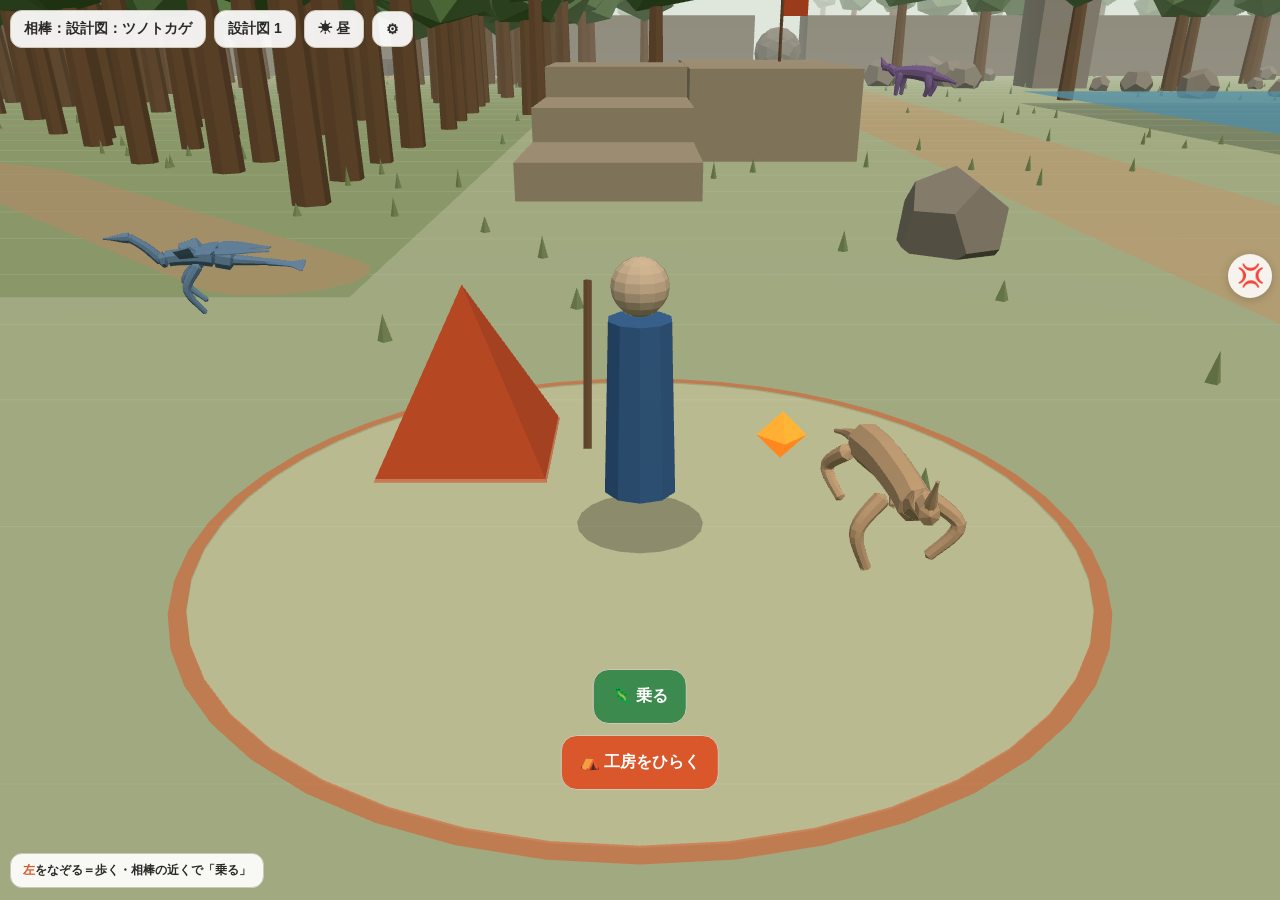
==== index.html @ d7e4b205 "feat: 丸いプルプルから始める・爪のマネ・工房の判定 - プルプルの種族を追加（shared/templates.js の pulu）：脚のない丸いプニプニ。体の横に突起の芽がしまってある。物語は" ====
<!doctype html>
<html lang="ja"><head><meta charset="utf-8">
<meta name="viewport" content="width=device-width,initial-scale=1,maximum-scale=1,user-scalable=no,viewport-fit=cover">
<title>設計図アクション試作</title>
<script>/* github.io で開いたら claude.ai 版へ自動で飛ぶ（💢と作品のクラウドはあっちだけ）。
   ネットなし（展示）・?here 付き・届いてへん💢がある時はここに残る */
(function(){try{if(!/github\.io$/.test(location.hostname)||!navigator.onLine||/[?&]here/.test(location.search))return;
var n=0;try{n=(+JSON.parse(localStorage.getItem('stress_unsent_n')||'0'))||0;var o=JSON.parse(localStorage.getItem('stress_local')||'null');if(o&&o.length)n+=o.length;}catch(e){}
if(!n)location.replace('https://claude.ai/artifact/FjSSaH6owZpfPRdYWtYktu');}catch(e){}})();</script>
<link rel="stylesheet" href="shell.css?v=edc8b6370447"></head><body>
<iframe id="fGame" class="on" title="狩り場"></iframe><iframe id="fTool" title="工房"></iframe><iframe id="fPlay" title="草原"></iframe>
<div id="tabs" style="display:none"><button data-t="game" class="on" style="opacity:1;background:#d9572b">⛺ 狩り場へ戻る</button><button data-t="tool" style="display:none">工房</button><button data-t="play" style="display:none">草原</button><span id="cloudSt"></span></div>
<script src="shared/project-data.js?v=bee291e8a4e1"></script>
<script src="shared/storage.js?v=a551dd3e6396"></script>
<script src="shared/input.js?v=5c8ce66cf4c1"></script>
<script src="shared/stress-ui.js?v=b59401360f96"></script>
<script src="shell.js?v=43a2e97104e4"></script></body></html>
---- shell.css ----
html,body{margin:0;height:100%;overflow:hidden;background:#ece7dd;font-family:"Hiragino Sans","Zen Kaku Gothic New",sans-serif}
iframe{position:fixed;inset:0;width:100%;height:100%;border:0;display:none}
iframe.on{display:block}
#tabs{position:fixed;right:8px;top:50%;transform:translateY(-50%);z-index:50;display:flex;flex-direction:column;background:rgba(43,42,39,.9);border-radius:16px;padding:4px;gap:4px;box-shadow:0 4px 14px rgba(0,0,0,.2)}
#tabs button{font:inherit;font-weight:900;font-size:14px;border:0;border-radius:12px;padding:12px 10px;background:transparent;color:#fff;opacity:.7}
#tabs button.on{background:#d9572b;opacity:1}
#cloudSt{color:#fff;opacity:.75;font-size:10px;font-weight:800;text-align:center;max-width:4.6em;line-height:1.25;padding:2px 0}#cloudSt:empty{display:none}
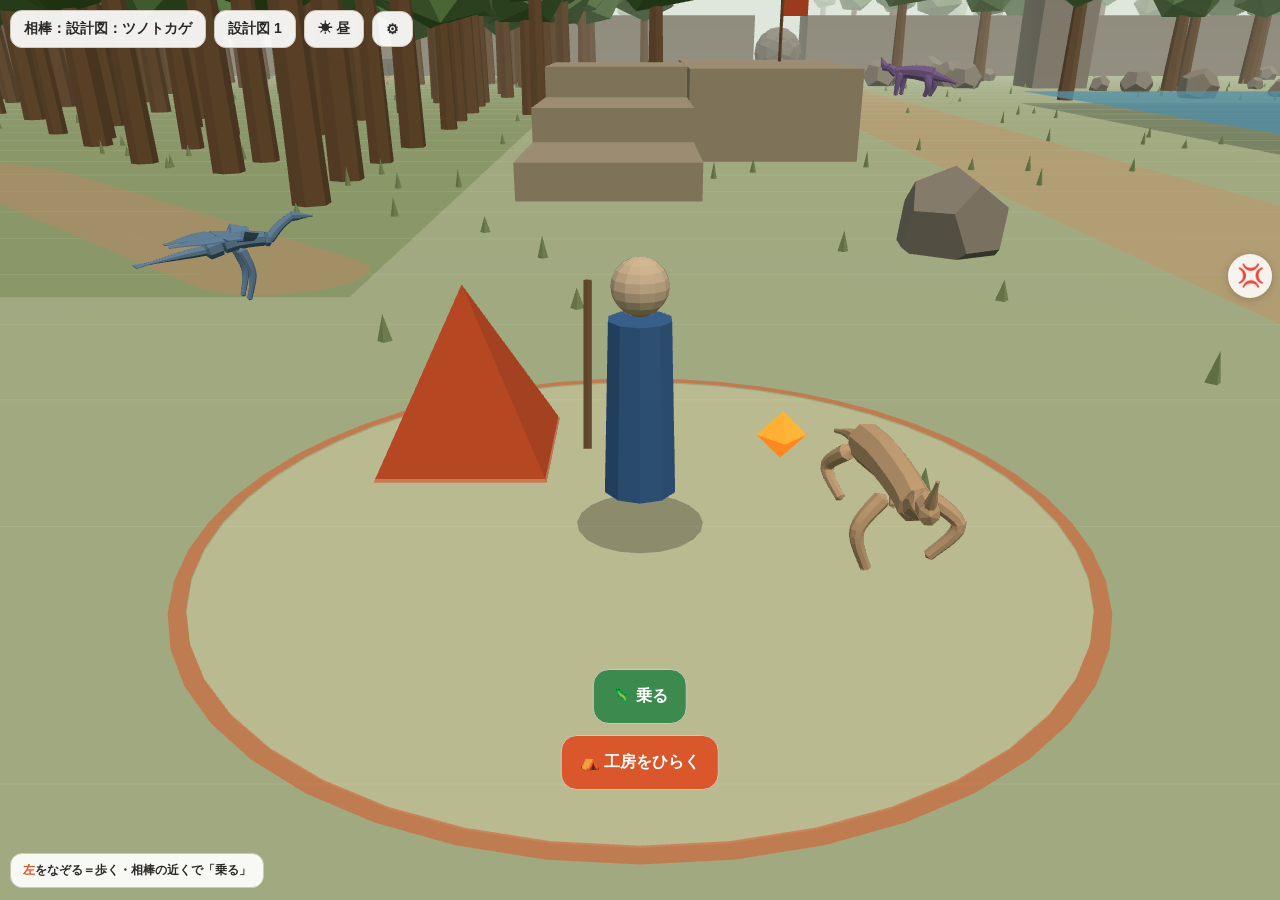
==== commit 64f967bb: "feat: 浜のディテール（入り江・潮だまり・暮らし・生き物・足跡） - 入り江：両端の岩場が沖へ回り込む。東の岩場の手前に潮だまり（小魚とヤドカリ） - 砂はゆるく波打って色ムラ、波打ち際へだんだん" ====
--- a/index.html
+++ b/index.html
@@ -14,4 +14,4 @@
 <script src="shared/storage.js?v=a551dd3e6396"></script>
 <script src="shared/input.js?v=5c8ce66cf4c1"></script>
 <script src="shared/stress-ui.js?v=b59401360f96"></script>
-<script src="shell.js?v=43a2e97104e4"></script></body></html>
+<script src="shell.js?v=c8a9e2f8a9ef"></script></body></html>
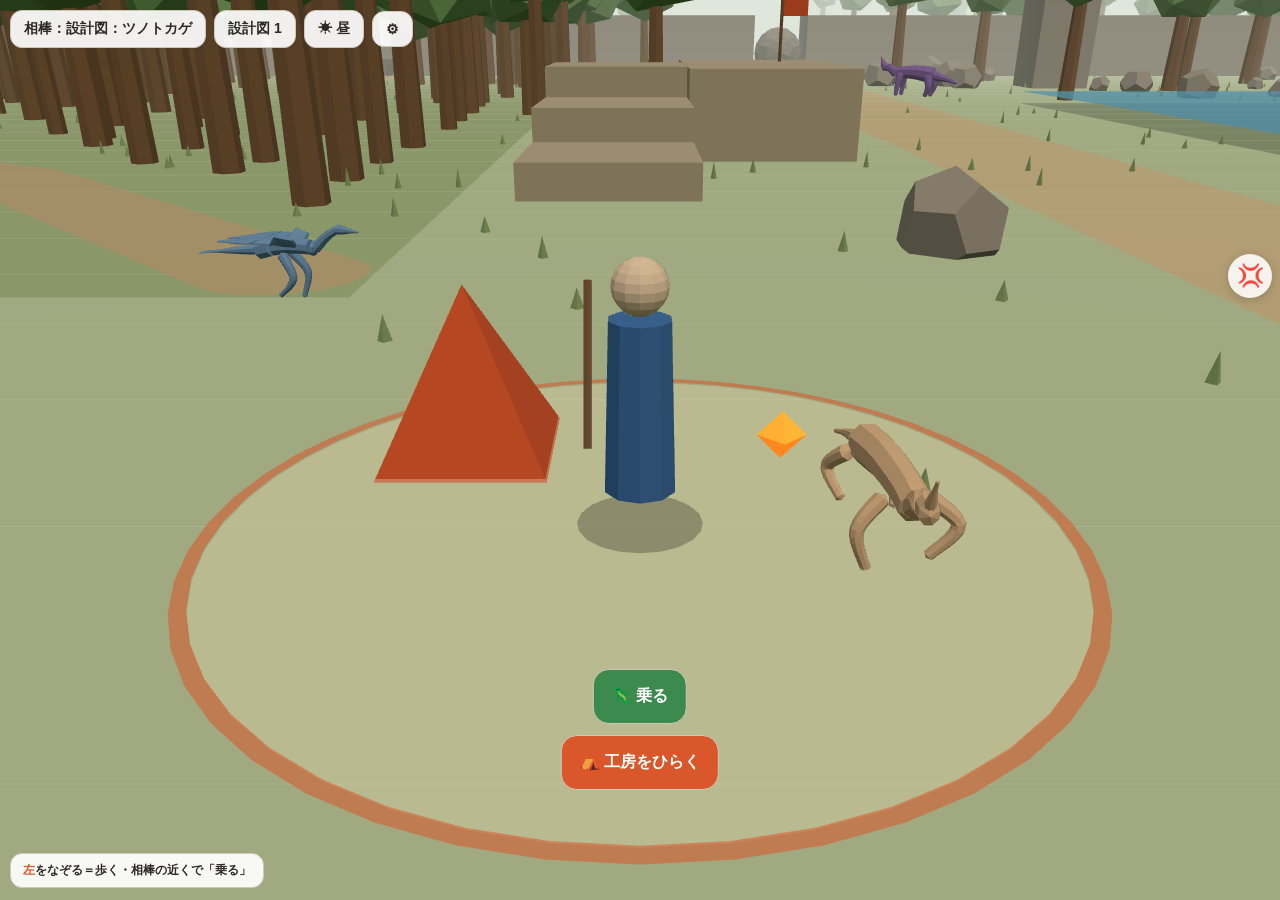
==== commit 527045a8: "feat: 海を白いか細い線で描く・始まりのカメラを起こす - 点のキラキラをやめて、海岸と平行な短い白い弧に。にゅっと伸びて、岸へ流されて、細くなって消える。沖は短くまばら、手前ほど長く密に - 寄" ====
--- a/index.html
+++ b/index.html
@@ -14,4 +14,4 @@
 <script src="shared/storage.js?v=a551dd3e6396"></script>
 <script src="shared/input.js?v=5c8ce66cf4c1"></script>
 <script src="shared/stress-ui.js?v=b59401360f96"></script>
-<script src="shell.js?v=c8a9e2f8a9ef"></script></body></html>
+<script src="shell.js?v=9d00db74516c"></script></body></html>
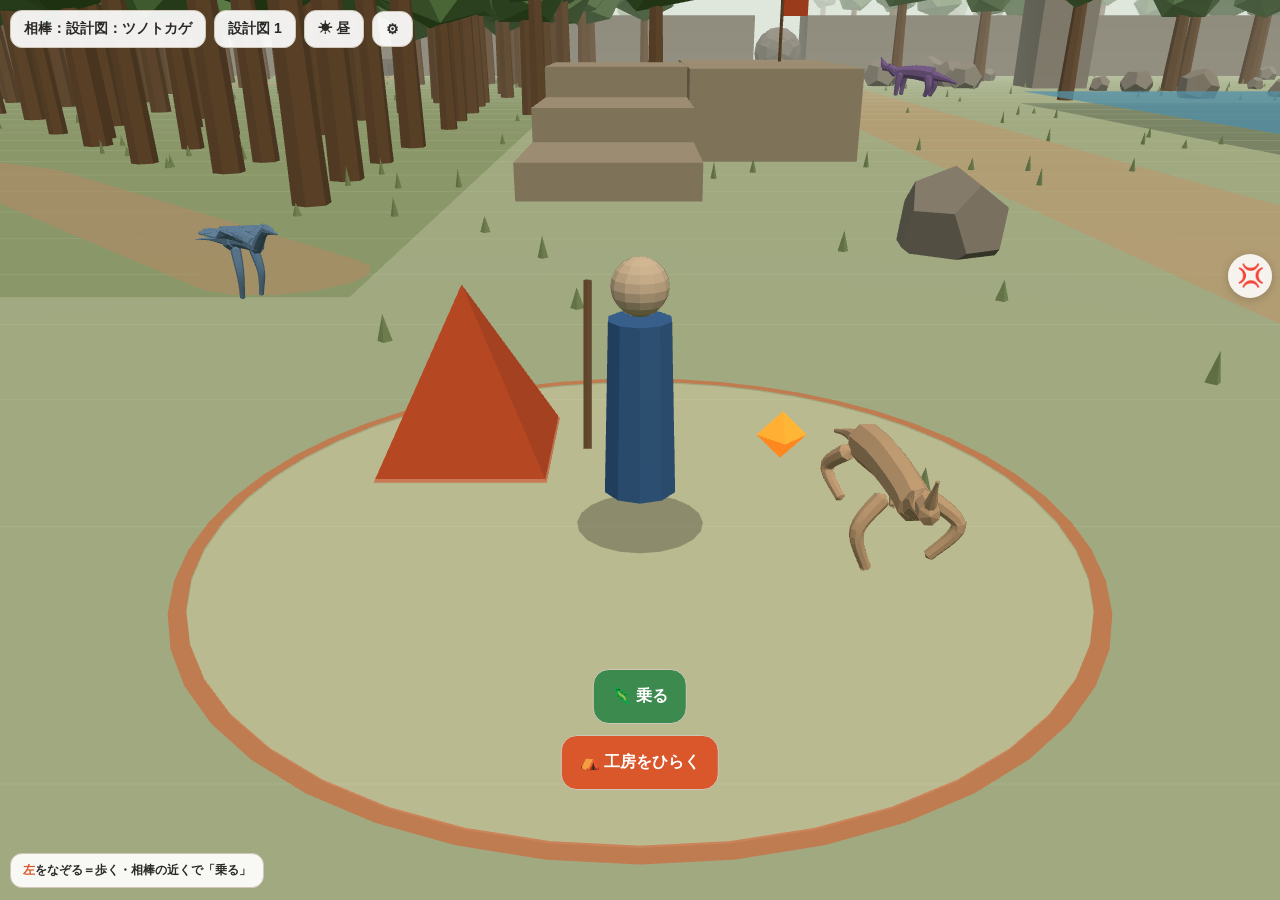
==== commit 1aed4452: "feat: マネの後に自分で試してぐにゃっ・固いものが表に出る - 爪のマネの後、プルプルがすぐ自分で壁に試しに行く（壁の前でマネした爪を作ってみせる）→ 力を入れた瞬間に先がぐにゃっと丸に戻ってずり" ====
--- a/index.html
+++ b/index.html
@@ -14,4 +14,4 @@
 <script src="shared/storage.js?v=a551dd3e6396"></script>
 <script src="shared/input.js?v=5c8ce66cf4c1"></script>
 <script src="shared/stress-ui.js?v=b59401360f96"></script>
-<script src="shell.js?v=9d00db74516c"></script></body></html>
+<script src="shell.js?v=8d5f597a4f3e"></script></body></html>
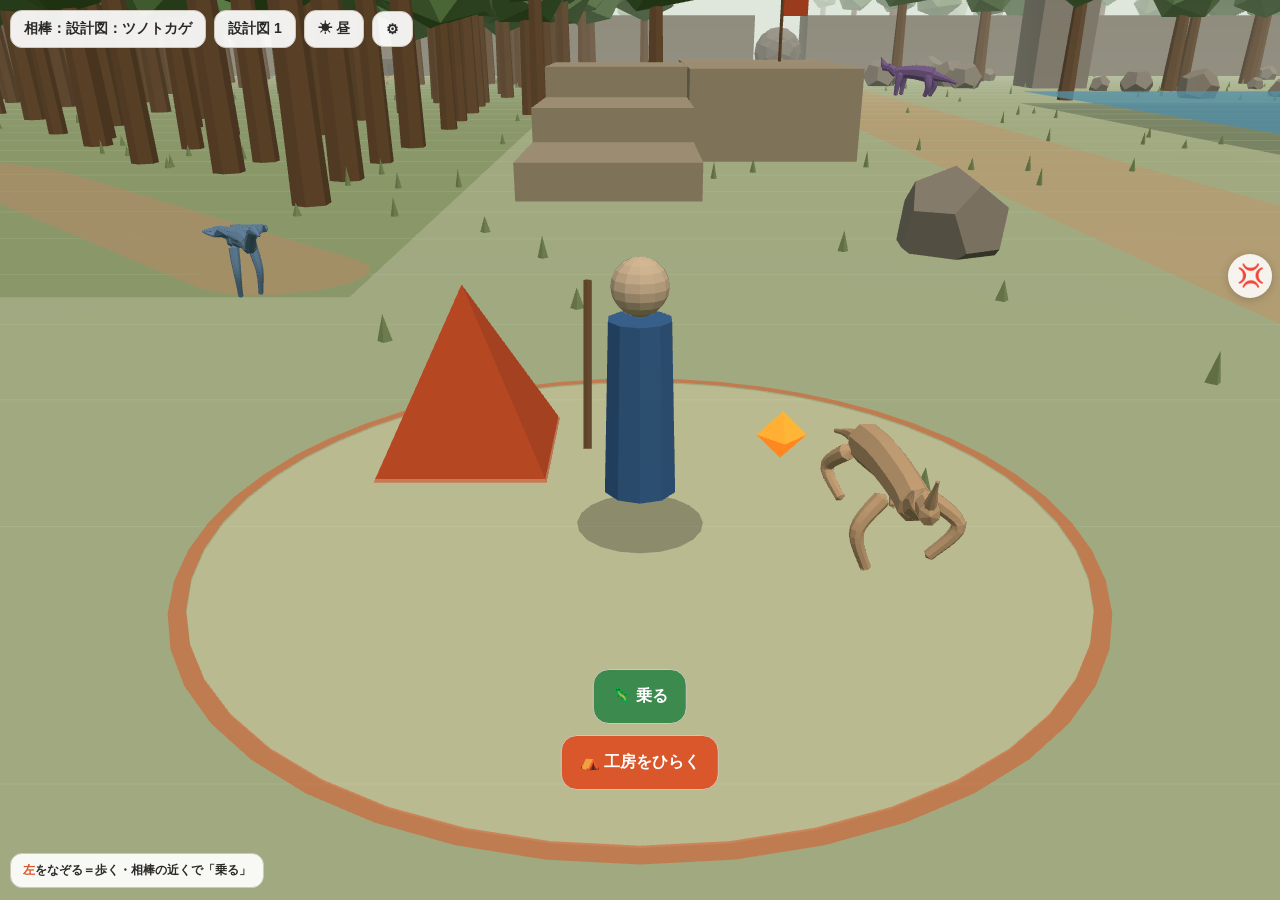
==== commit d0941487: "feat: プルプルの透明感と金属の関節の元・当たり判定 - 透明感：正面を向いた面ほど透けて、輪郭に近いほど色が乗る。ふちに細い光のライン（ガラスのコップみたいに）。体はなめらかに（18角） - 関" ====
--- a/index.html
+++ b/index.html
@@ -14,4 +14,4 @@
 <script src="shared/storage.js?v=a551dd3e6396"></script>
 <script src="shared/input.js?v=5c8ce66cf4c1"></script>
 <script src="shared/stress-ui.js?v=b59401360f96"></script>
-<script src="shell.js?v=8d5f597a4f3e"></script></body></html>
+<script src="shell.js?v=be15d3c5a7e8"></script></body></html>
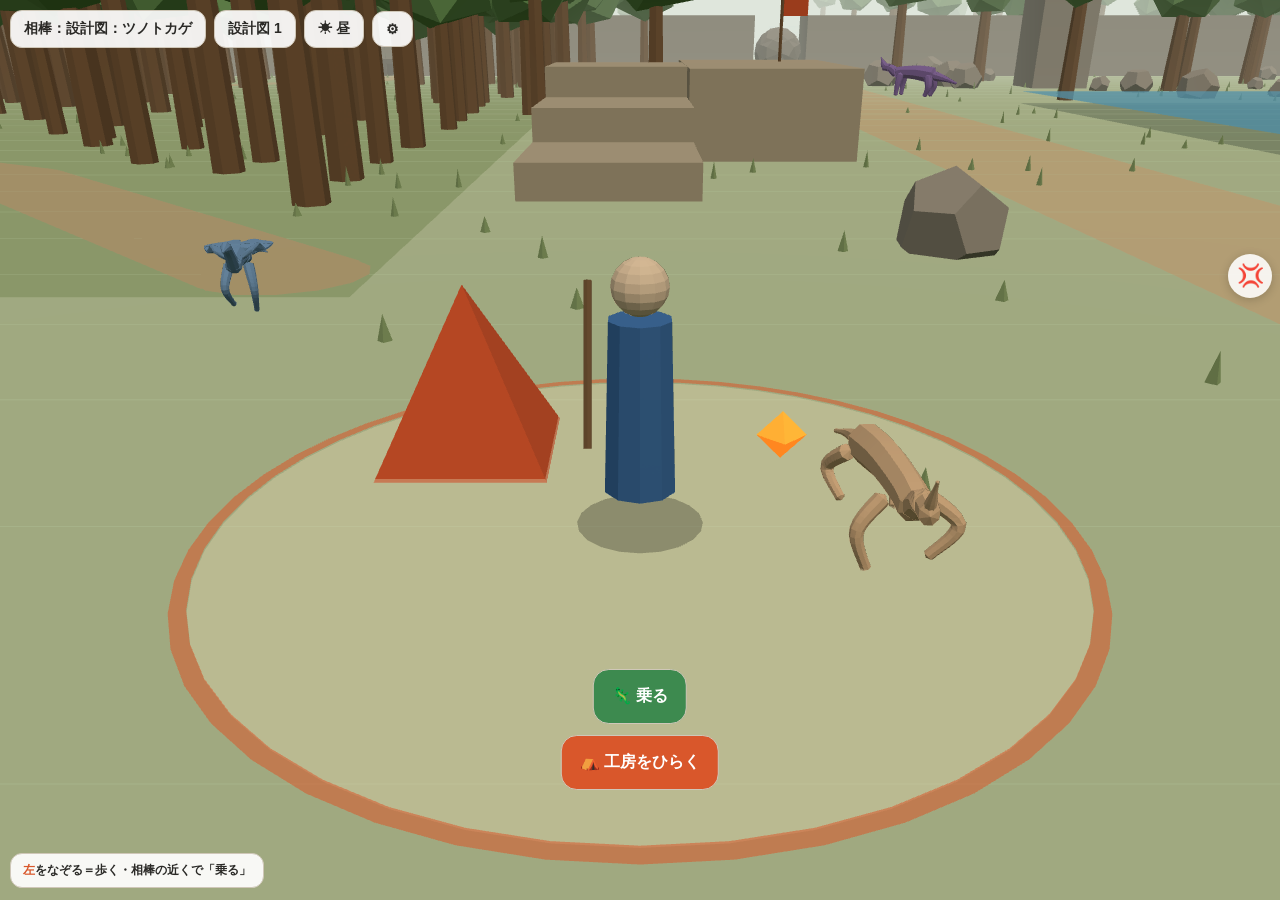
==== commit 7a7eefbc: "fix: 浅瀬を透明に（かけら集めの時にキャラが見える） 海の色に透明度を持たせて、波打ち際の近くはほぼ透明、沖へ行くほど濃く。浅瀬の色も少し明るい水色に。  Co-Authored-By: Clau" ====
--- a/index.html
+++ b/index.html
@@ -14,4 +14,4 @@
 <script src="shared/storage.js?v=a551dd3e6396"></script>
 <script src="shared/input.js?v=5c8ce66cf4c1"></script>
 <script src="shared/stress-ui.js?v=b59401360f96"></script>
-<script src="shell.js?v=be15d3c5a7e8"></script></body></html>
+<script src="shell.js?v=9a0e02991a23"></script></body></html>
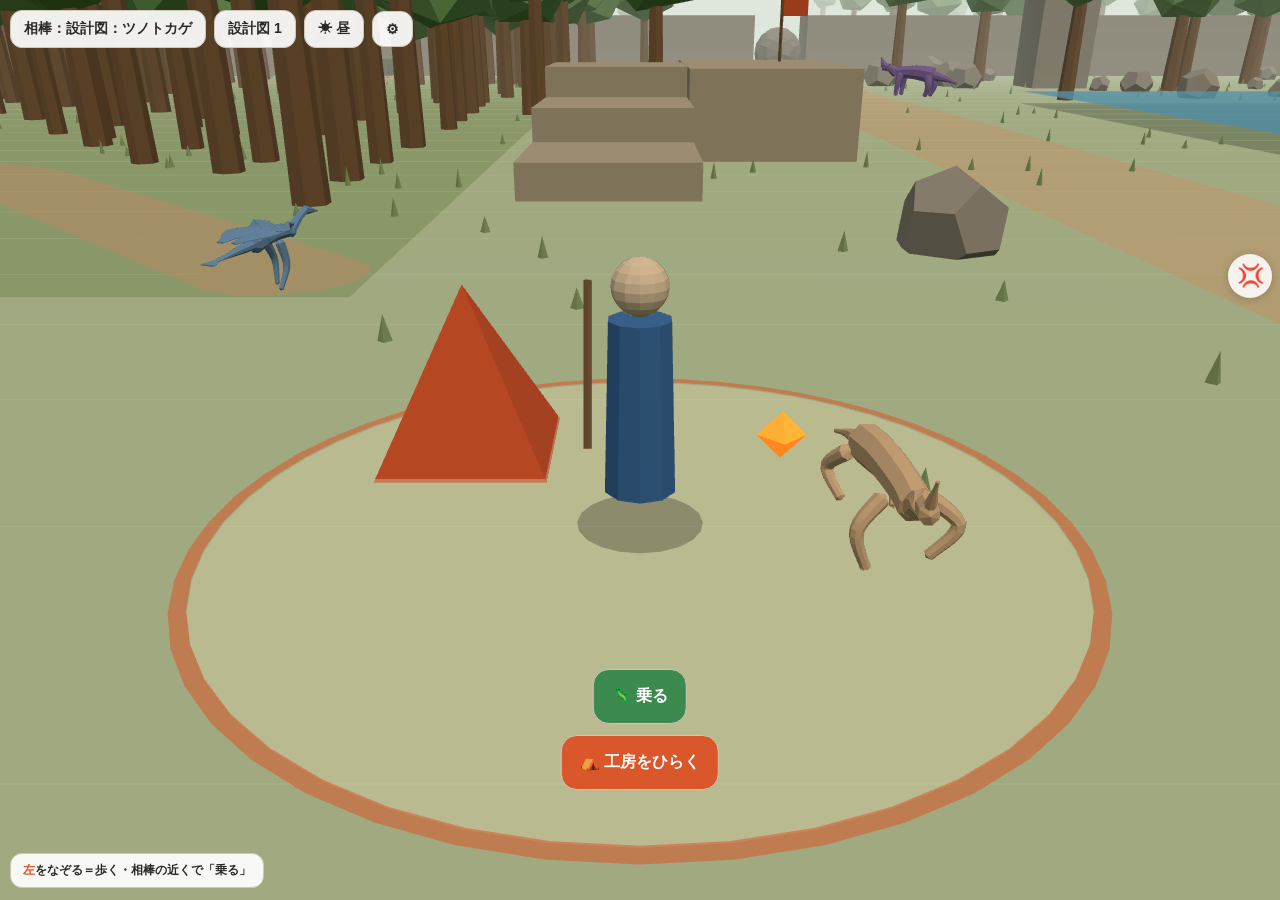
==== commit 5f1a565b: "Play: claw climb, bird wish and wings, deep growth, ending - Ride + swipe down at a wall to hook cla" ====
--- a/index.html
+++ b/index.html
@@ -14,4 +14,4 @@
 <script src="shared/storage.js?v=a551dd3e6396"></script>
 <script src="shared/input.js?v=5c8ce66cf4c1"></script>
 <script src="shared/stress-ui.js?v=b59401360f96"></script>
-<script src="shell.js?v=9a0e02991a23"></script></body></html>
+<script src="shell.js?v=853af49d1b99"></script></body></html>
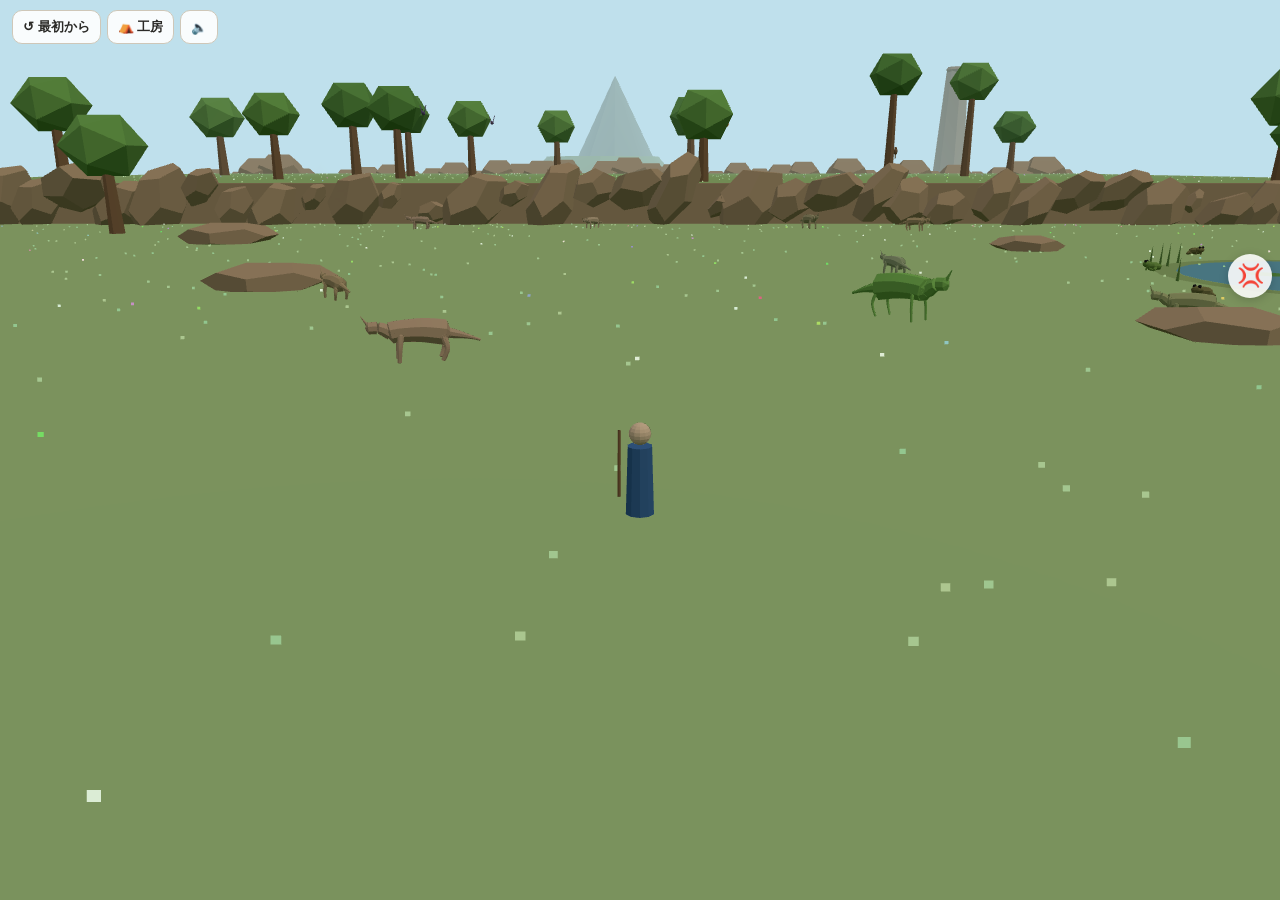
==== commit 549e28d8: "トカゲの夢：トカゲ版を初めから終わりまで通しで遊べる形に - 新しい本編 tokage.html（tokage/）。入口（index.html）からこれが開く。前の狩り場は ?hunt - 出会い（熱" ====
--- a/index.html
+++ b/index.html
@@ -1,17 +1,17 @@
 <!doctype html>
 <html lang="ja"><head><meta charset="utf-8">
 <meta name="viewport" content="width=device-width,initial-scale=1,maximum-scale=1,user-scalable=no,viewport-fit=cover">
-<title>設計図アクション試作</title>
+<title>トカゲの夢</title>
 <script>/* github.io で開いたら claude.ai 版へ自動で飛ぶ（💢と作品のクラウドはあっちだけ）。
    ネットなし（展示）・?here 付き・届いてへん💢がある時はここに残る */
 (function(){try{if(!/github\.io$/.test(location.hostname)||!navigator.onLine||/[?&]here/.test(location.search))return;
 var n=0;try{n=(+JSON.parse(localStorage.getItem('stress_unsent_n')||'0'))||0;var o=JSON.parse(localStorage.getItem('stress_local')||'null');if(o&&o.length)n+=o.length;}catch(e){}
 if(!n)location.replace('https://claude.ai/artifact/FjSSaH6owZpfPRdYWtYktu');}catch(e){}})();</script>
 <link rel="stylesheet" href="shell.css?v=edc8b6370447"></head><body>
-<iframe id="fGame" class="on" title="狩り場"></iframe><iframe id="fTool" title="工房"></iframe><iframe id="fPlay" title="草原"></iframe>
-<div id="tabs" style="display:none"><button data-t="game" class="on" style="opacity:1;background:#d9572b">⛺ 狩り場へ戻る</button><button data-t="tool" style="display:none">工房</button><button data-t="play" style="display:none">草原</button><span id="cloudSt"></span></div>
+<iframe id="fGame" class="on" title="トカゲの夢"></iframe><iframe id="fTool" title="工房"></iframe><iframe id="fPlay" title="草原"></iframe>
+<div id="tabs" style="display:none"><button data-t="game" class="on" style="opacity:1;background:#d9572b">◀ 戻る</button><button data-t="tool" style="display:none">工房</button><button data-t="play" style="display:none">草原</button><span id="cloudSt"></span></div>
 <script src="shared/project-data.js?v=bee291e8a4e1"></script>
 <script src="shared/storage.js?v=a551dd3e6396"></script>
 <script src="shared/input.js?v=5c8ce66cf4c1"></script>
 <script src="shared/stress-ui.js?v=b59401360f96"></script>
-<script src="shell.js?v=853af49d1b99"></script></body></html>
+<script src="shell.js?v=5d0c7c35f97f"></script></body></html>
